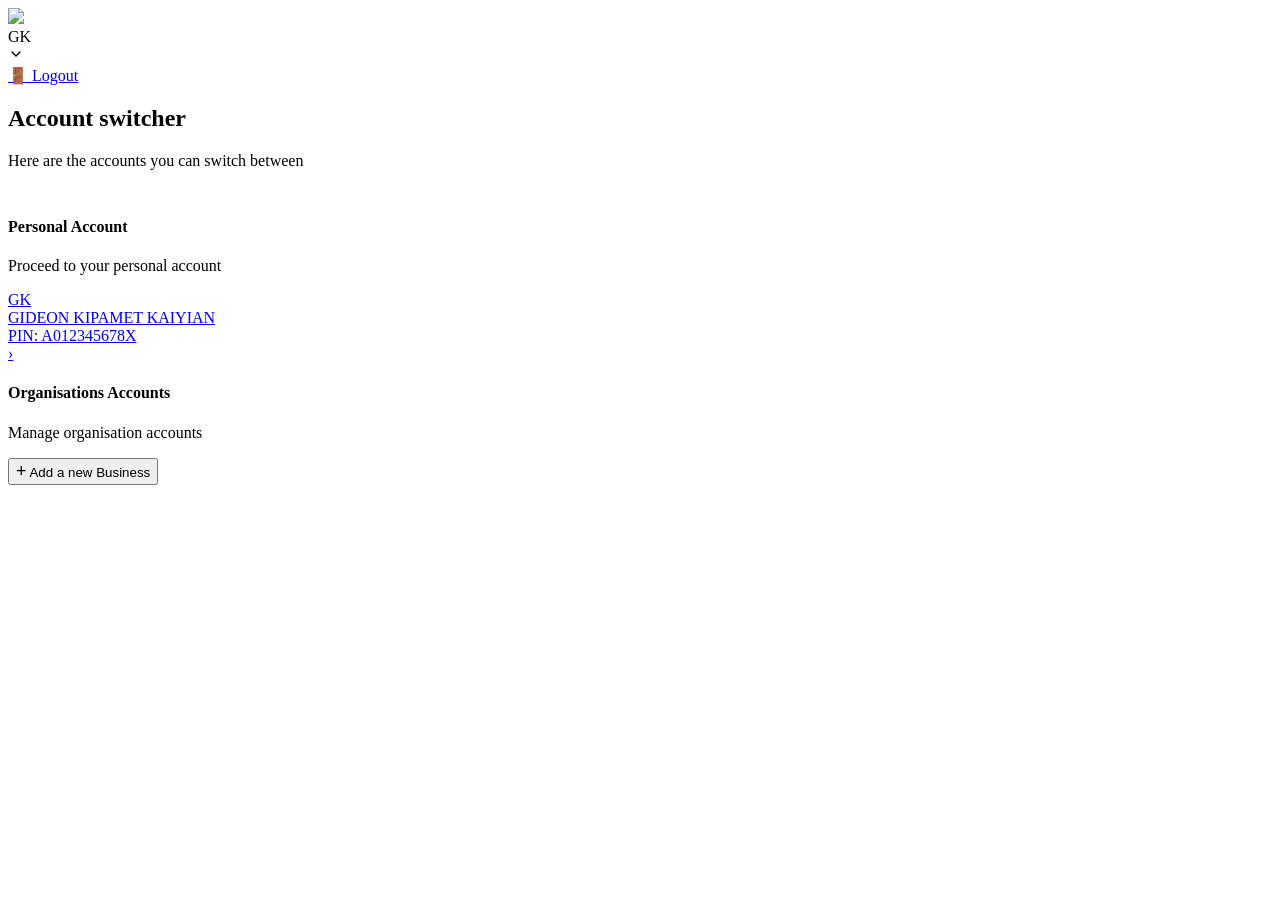
==== account-switcher.html @ c127da83 "Create account-switcher.html" ====
<!DOCTYPE html>
<html lang="en">

<head>
  <meta charset="UTF-8">
  <meta name="viewport" content="width=device-width, initial-scale=1.0">
  <meta name="description" content="KRA iTax System - Account Switcher">
  <title>Account Switcher | KRA iTax System</title>
  <link rel="preconnect" href="https://fonts.googleapis.com">
  <link rel="preconnect" href="https://fonts.gstatic.com" crossorigin>
  <link href="https://fonts.googleapis.com/css2?family=Inter:wght@300;400;500;600;700&display=swap" rel="stylesheet">
  <link rel="stylesheet" href="system-styles.css">
</head>

<body class="system-page">

  <div class="switcher-page">
    <!-- Header -->
    <header class="switcher-header">
      <div class="kra-logo-text"><img class="auth-logo" id="kraLogo" src="assets/KRA_Logo.png"></img></div>
      <div class="profile-menu" id="profileMenu" tabindex="0" role="button" aria-label="User menu">
        <div class="profile-avatar" id="profileAvatar">GK</div>
        <svg width="16" height="16" viewBox="0 0 24 24" fill="none" stroke="currentColor" stroke-width="2"
          stroke-linecap="round" stroke-linejoin="round">
          <polyline points="6 9 12 15 18 9" />
        </svg>
        <div class="profile-dropdown" id="profileDropdown">
          <a href="auth.html" onclick="clearSession()">
            <span>&#x1F6AA;</span> Logout
          </a>
        </div>
      </div>
    </header>

    <!-- Content -->
    <div class="switcher-content fade-in">
      <h2>Account switcher</h2>
      <p class="switcher-subtitle">Here are the accounts you can switch between</p>

      <hr style="border: none; border-top: 1px solid var(--medium-gray); margin-bottom: 32px;">

      <!-- Personal Account Section -->
      <div class="switcher-section">
        <h4>Personal Account</h4>
        <p class="section-desc">Proceed to your personal account</p>

        <a href="dashboard.html?account=personal" class="account-card" id="personalCard"
          aria-label="Switch to personal account">
          <div class="account-avatar" id="personalAvatar">GK</div>
          <div class="account-info">
            <div class="account-name" id="personalName">GIDEON KIPAMET KAIYIAN</div>
            <div class="account-pin" id="personalPin">PIN: A012345678X</div>
          </div>
          <div class="account-arrow">&#8250;</div>
        </a>
      </div>

      <!-- Organisation Accounts Section -->
      <div class="switcher-section">
        <h4>Organisations Accounts</h4>
        <p class="section-desc">Manage organisation accounts</p>

        <div id="businessCards"></div>

        <button type="button" class="add-business-btn" id="addBusinessBtn" aria-label="Add a new business">
          <span style="font-size: 18px; font-weight: 400;">+</span>
          Add a new Business
        </button>
      </div>
    </div>
  </div>

  <script src="system-script.js"></script>
  <script>
    // Set logo
    document.getElementById('headerLogo').innerHTML = getKRALogoHeaderSVG();

    // Get session data
    const session = getSession();
    if (!session) {
      window.location.href = 'auth.html';
    }

    if (session) {
      const initials = getInitials(session.name);
      document.getElementById('profileAvatar').textContent = initials;
      document.getElementById('personalAvatar').textContent = initials;
      document.getElementById('personalName').textContent = session.name.toUpperCase();
      document.getElementById('personalPin').textContent = 'PIN: ' + session.pin;

      // Show business accounts if any
      const businessCards = document.getElementById('businessCards');
      if (session.businesses && session.businesses.length > 0) {
        session.businesses.forEach(biz => {
          const card = document.createElement('a');
          card.href = 'dashboard.html?account=business&pin=' + biz.pin;
          card.className = 'account-card';
          card.setAttribute('aria-label', 'Switch to ' + biz.name);
          card.innerHTML = `
            <div class="account-avatar" style="background: var(--secondary-blue-light); color: var(--secondary-blue);">${getInitials(biz.name)}</div>
            <div class="account-info">
              <div class="account-name">${biz.name.toUpperCase()}</div>
              <div class="account-pin">PIN: ${biz.pin}</div>
            </div>
            <div class="account-arrow">&#8250;</div>
          `;
          businessCards.appendChild(card);
        });
      }
    }

    // Add business button
    document.getElementById('addBusinessBtn').addEventListener('click', () => {
      showToast('Business registration form coming soon', 'info');
    });

    // Profile dropdown
    initProfileDropdown();
  </script>
</body>

</html>
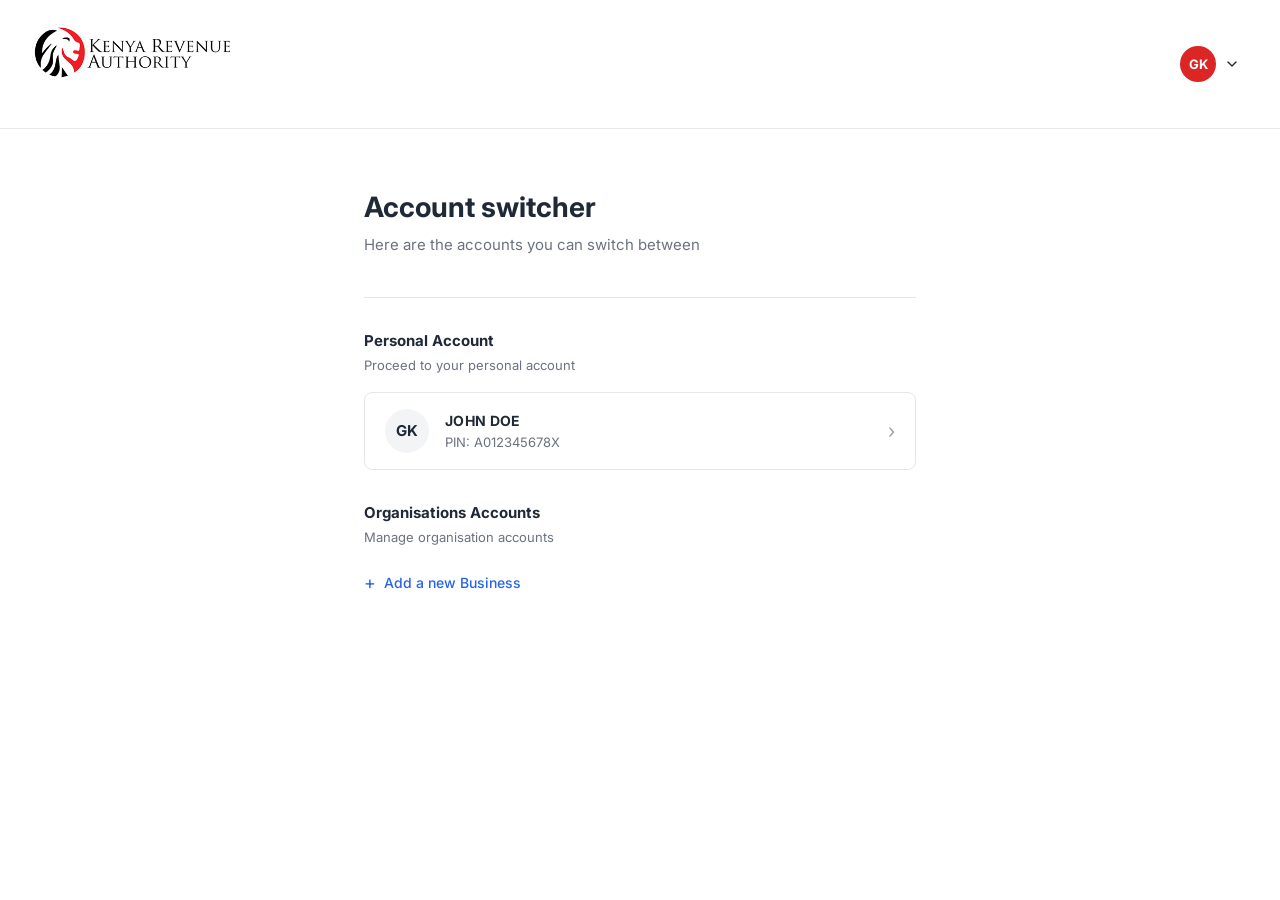
==== commit 1df911c4: "Update account-switcher.html" ====
--- a/account-switcher.html
+++ b/account-switcher.html
@@ -48,7 +48,7 @@
           aria-label="Switch to personal account">
           <div class="account-avatar" id="personalAvatar">GK</div>
           <div class="account-info">
-            <div class="account-name" id="personalName">GIDEON KIPAMET KAIYIAN</div>
+            <div class="account-name" id="personalName">JOHN DOE</div>
             <div class="account-pin" id="personalPin">PIN: A012345678X</div>
           </div>
           <div class="account-arrow">&#8250;</div>
--- a/system-styles.css
+++ b/system-styles.css
@@ -0,0 +1,2078 @@
+/* ============================================
+   iTax System Prototype - Shared Styles
+   KRA Brand Design System
+   ============================================ */
+
+/* CSS Variables */
+:root {
+  --primary-red: #DC2626;
+  --primary-red-dark: #B91C1C;
+  --primary-red-light: #FEE2E2;
+  --secondary-blue: #2563EB;
+  --secondary-blue-light: #DBEAFE;
+  --success-green: #16A34A;
+  --success-green-light: #DCFCE7;
+  --orange-accent: #F59E0B;
+  --orange-accent-light: #FEF3C7;
+  --light-gray: #F3F4F6;
+  --medium-gray: #E5E7EB;
+  --dark-gray: #1F2937;
+  --text-secondary: #6B7280;
+  --text-muted: #9CA3AF;
+  --white: #FFFFFF;
+  --black: #000000;
+  --shadow-sm: 0 1px 2px rgba(0, 0, 0, 0.05);
+  --shadow-md: 0 4px 6px -1px rgba(0, 0, 0, 0.1), 0 2px 4px -2px rgba(0, 0, 0, 0.1);
+  --shadow-lg: 0 10px 15px -3px rgba(0, 0, 0, 0.1), 0 4px 6px -4px rgba(0, 0, 0, 0.1);
+  --shadow-xl: 0 20px 25px -5px rgba(0, 0, 0, 0.1), 0 8px 10px -6px rgba(0, 0, 0, 0.1);
+  --radius-sm: 6px;
+  --radius-md: 8px;
+  --radius-lg: 12px;
+  --radius-xl: 16px;
+  --radius-full: 9999px;
+  --transition: all 0.3s ease;
+  --sidebar-width: 260px;
+}
+
+/* Reset */
+*,
+*::before,
+*::after {
+  box-sizing: border-box;
+  margin: 0;
+  padding: 0;
+}
+
+html {
+  scroll-behavior: smooth;
+}
+
+body.system-page {
+  font-family: 'Inter', 'Arial', sans-serif;
+  font-size: 14px;
+  line-height: 1.6;
+  color: var(--dark-gray);
+  background: var(--light-gray);
+  min-height: 100vh;
+  -webkit-font-smoothing: antialiased;
+  -moz-osx-font-smoothing: grayscale;
+}
+
+/* Typography */
+h1 {
+  font-size: 32px;
+  font-weight: 700;
+  line-height: 1.2;
+}
+
+h2 {
+  font-size: 24px;
+  font-weight: 700;
+  line-height: 1.3;
+}
+
+h3 {
+  font-size: 20px;
+  font-weight: 600;
+  line-height: 1.4;
+}
+
+h4 {
+  font-size: 16px;
+  font-weight: 600;
+  line-height: 1.4;
+}
+
+p {
+  font-size: 14px;
+  line-height: 1.6;
+}
+
+small {
+  font-size: 12px;
+}
+
+a {
+  color: var(--secondary-blue);
+  text-decoration: none;
+  transition: var(--transition);
+}
+
+a:hover {
+  text-decoration: underline;
+}
+
+/* ============================================
+   BUTTONS
+   ============================================ */
+.btn {
+  display: inline-flex;
+  align-items: center;
+  justify-content: center;
+  gap: 8px;
+  padding: 12px 24px;
+  border-radius: var(--radius-sm);
+  font-weight: 600;
+  font-size: 14px;
+  font-family: inherit;
+  border: none;
+  cursor: pointer;
+  transition: var(--transition);
+  text-decoration: none;
+  min-height: 44px;
+  min-width: 44px;
+  line-height: 1;
+}
+
+.btn:hover {
+  text-decoration: none;
+}
+
+.btn:focus-visible {
+  outline: 2px solid var(--secondary-blue);
+  outline-offset: 2px;
+}
+
+.btn-primary {
+  background: var(--black);
+  color: var(--white);
+}
+
+.btn-primary:hover {
+  background: #1F2937;
+}
+
+.btn-green {
+  background: var(--success-green);
+  color: var(--white);
+}
+
+.btn-green:hover {
+  background: #15803D;
+}
+
+.btn-red {
+  background: var(--primary-red);
+  color: var(--white);
+}
+
+.btn-red:hover {
+  background: var(--primary-red-dark);
+}
+
+.btn-orange {
+  background: var(--orange-accent);
+  color: var(--white);
+}
+
+.btn-orange:hover {
+  background: #D97706;
+}
+
+.btn-blue {
+  background: var(--secondary-blue);
+  color: var(--white);
+}
+
+.btn-blue:hover {
+  background: #1D4ED8;
+}
+
+.btn-outline {
+  background: transparent;
+  color: var(--dark-gray);
+  border: 1px solid var(--medium-gray);
+}
+
+.btn-outline:hover {
+  background: var(--light-gray);
+}
+
+.btn-ghost {
+  background: transparent;
+  color: var(--text-secondary);
+  padding: 8px 12px;
+}
+
+.btn-ghost:hover {
+  background: var(--light-gray);
+  color: var(--dark-gray);
+}
+
+.btn-sm {
+  padding: 8px 16px;
+  font-size: 13px;
+  min-height: 36px;
+}
+
+.btn-lg {
+  padding: 14px 32px;
+  font-size: 16px;
+}
+
+.btn-full {
+  width: 100%;
+}
+
+.btn:disabled {
+  opacity: 0.5;
+  cursor: not-allowed;
+}
+
+/* ============================================
+   CARDS
+   ============================================ */
+.card {
+  background: var(--white);
+  border-radius: var(--radius-md);
+  box-shadow: var(--shadow-sm);
+  padding: 24px;
+  transition: var(--transition);
+}
+
+.card-hover:hover {
+  box-shadow: var(--shadow-md);
+  transform: translateY(-1px);
+}
+
+.card-clickable {
+  cursor: pointer;
+  border: 1px solid var(--medium-gray);
+}
+
+.card-clickable:hover {
+  border-color: var(--secondary-blue);
+  box-shadow: var(--shadow-md);
+}
+
+/* ============================================
+   FORM ELEMENTS
+   ============================================ */
+.form-group {
+  margin-bottom: 20px;
+}
+
+.form-label {
+  display: block;
+  font-size: 13px;
+  font-weight: 500;
+  color: var(--dark-gray);
+  margin-bottom: 6px;
+}
+
+.form-label-row {
+  display: flex;
+  justify-content: space-between;
+  align-items: center;
+  margin-bottom: 6px;
+}
+
+.form-input,
+.form-select,
+.form-textarea {
+  width: 100%;
+  padding: 10px 14px;
+  border: 1px solid var(--medium-gray);
+  border-radius: var(--radius-sm);
+  font-size: 14px;
+  font-family: inherit;
+  color: var(--dark-gray);
+  background: var(--white);
+  transition: var(--transition);
+  min-height: 44px;
+}
+
+.form-input:focus,
+.form-select:focus,
+.form-textarea:focus {
+  outline: none;
+  border-color: var(--secondary-blue);
+  box-shadow: 0 0 0 3px rgba(37, 99, 235, 0.1);
+}
+
+.form-input:disabled {
+  background: var(--light-gray);
+  color: var(--text-secondary);
+  cursor: not-allowed;
+}
+
+.form-input.error {
+  border-color: var(--primary-red);
+  box-shadow: 0 0 0 3px rgba(220, 38, 38, 0.1);
+}
+
+.form-error {
+  display: none;
+  font-size: 12px;
+  color: var(--primary-red);
+  margin-top: 4px;
+}
+
+.form-error.visible {
+  display: block;
+}
+
+.form-help {
+  font-size: 12px;
+  color: var(--text-secondary);
+  margin-top: 4px;
+}
+
+.input-wrapper {
+  position: relative;
+}
+
+.input-wrapper .form-input {
+  padding-right: 44px;
+}
+
+.input-icon-btn {
+  position: absolute;
+  right: 8px;
+  top: 50%;
+  transform: translateY(-50%);
+  background: none;
+  border: none;
+  cursor: pointer;
+  color: var(--text-secondary);
+  padding: 4px;
+  min-height: auto;
+  min-width: auto;
+  display: flex;
+  align-items: center;
+  justify-content: center;
+}
+
+.input-icon-btn:hover {
+  color: var(--dark-gray);
+}
+
+/* Radio & Checkbox */
+.radio-group,
+.checkbox-group {
+  display: flex;
+  flex-wrap: wrap;
+  gap: 16px;
+}
+
+.radio-option,
+.checkbox-option {
+  display: flex;
+  align-items: center;
+  gap: 8px;
+  cursor: pointer;
+  padding: 8px 16px;
+  border-radius: var(--radius-sm);
+  border: 1px solid var(--medium-gray);
+  transition: var(--transition);
+  min-height: 44px;
+}
+
+.radio-option:hover,
+.checkbox-option:hover {
+  border-color: var(--secondary-blue);
+  background: var(--secondary-blue-light);
+}
+
+.radio-option input:checked+span,
+.checkbox-option input:checked+span {
+  font-weight: 600;
+  color: var(--secondary-blue);
+}
+
+.radio-option:has(input:checked),
+.checkbox-option:has(input:checked) {
+  border-color: var(--secondary-blue);
+  background: var(--secondary-blue-light);
+}
+
+/* ============================================
+   LOADING OVERLAY
+   ============================================ */
+.loading-overlay {
+  position: fixed;
+  top: 0;
+  left: 0;
+  width: 100%;
+  height: 100%;
+  background: rgba(255, 255, 255, 0.92);
+  display: flex;
+  flex-direction: column;
+  align-items: center;
+  justify-content: center;
+  z-index: 10000;
+  opacity: 0;
+  visibility: hidden;
+  transition: opacity 0.3s ease, visibility 0.3s ease;
+}
+
+.loading-overlay.active {
+  opacity: 1;
+  visibility: visible;
+}
+
+.loading-spinner {
+  width: 48px;
+  height: 48px;
+  border: 4px solid var(--medium-gray);
+  border-top-color: var(--primary-red);
+  border-radius: 50%;
+  animation: spin 0.8s linear infinite;
+}
+
+.loading-text {
+  margin-top: 16px;
+  font-size: 16px;
+  font-weight: 500;
+  color: var(--dark-gray);
+}
+
+.loading-subtext {
+  margin-top: 4px;
+  font-size: 13px;
+  color: var(--text-secondary);
+}
+
+@keyframes spin {
+  to {
+    transform: rotate(360deg);
+  }
+}
+
+/* KRA spinning logo loader */
+.kra-loader {
+  width: 64px;
+  height: 64px;
+  animation: spin 1.2s ease-in-out infinite;
+  margin-bottom: 8px;
+}
+
+/* ============================================
+   ALERTS
+   ============================================ */
+.alert {
+  padding: 14px 16px;
+  border-radius: var(--radius-sm);
+  font-size: 14px;
+  display: flex;
+  align-items: flex-start;
+  gap: 10px;
+}
+
+.alert-urgent {
+  background: var(--primary-red-light);
+  border-left: 4px solid var(--primary-red);
+  color: var(--primary-red-dark);
+}
+
+.alert-warning {
+  background: var(--orange-accent-light);
+  border-left: 4px solid var(--orange-accent);
+  color: #92400E;
+}
+
+.alert-success {
+  background: var(--success-green-light);
+  border-left: 4px solid var(--success-green);
+  color: #166534;
+}
+
+.alert-info {
+  background: var(--secondary-blue-light);
+  border-left: 4px solid var(--secondary-blue);
+  color: #1E40AF;
+}
+
+/* ============================================
+   AUTH PAGE STYLES
+   ============================================ */
+.auth-container {
+  display: flex;
+  min-height: 100vh;
+}
+
+.auth-hero {
+  flex: 1;
+  background: linear-gradient(135deg, rgba(185, 28, 28, 0.85), rgba(220, 38, 38, 0.75)),
+    url('assets/auth_screen.png') center/cover no-repeat;
+  display: flex;
+  flex-direction: column;
+  justify-content: flex-end;
+  padding: 48px;
+  position: relative;
+  color: var(--white);
+}
+
+.auth-hero::before {
+  content: '';
+  position: absolute;
+  inset: 0;
+  background: linear-gradient(to top, rgba(0, 0, 0, 0.4), transparent 60%);
+}
+
+.auth-hero-content {
+  position: relative;
+  z-index: 1;
+}
+
+.auth-hero h1 {
+  font-size: 40px;
+  font-weight: 700;
+  margin-bottom: 8px;
+}
+
+.auth-hero p {
+  font-size: 18px;
+  font-style: italic;
+  opacity: 0.9;
+}
+
+.auth-back-btn {
+  position: absolute;
+  top: 24px;
+  left: 24px;
+  z-index: 2;
+  display: inline-flex;
+  align-items: center;
+  gap: 6px;
+  color: var(--white);
+  background: rgba(255, 255, 255, 0.2);
+  backdrop-filter: blur(8px);
+  padding: 8px 16px;
+  border-radius: var(--radius-full);
+  font-size: 14px;
+  font-weight: 500;
+  text-decoration: none;
+  transition: var(--transition);
+}
+
+.auth-back-btn:hover {
+  background: rgba(255, 255, 255, 0.35);
+  text-decoration: none;
+}
+
+.auth-form-side {
+  flex: 0 0 480px;
+  display: flex;
+  align-items: center;
+  justify-content: center;
+  padding: 40px;
+  background: var(--white);
+}
+
+.auth-form-card {
+  width: 100%;
+  max-width: 400px;
+}
+
+.auth-logo {
+  display: block;
+  margin: 0 auto 32px;
+  height: clamp(42px, 6vw, 56px);
+  width: auto;
+  margin-top: 8px;
+}
+
+.auth-logo img {
+  height: 56px;
+}
+
+.kra-logo-text {
+  display: flex;
+  align-items: center;
+  justify-content: center;
+}
+
+.kra-logo-icon {
+  width: 48px;
+  height: 48px;
+}
+
+.kra-logo-label {
+  font-size: 16px;
+  font-weight: 700;
+  color: var(--dark-gray);
+  line-height: 1.2;
+}
+
+.kra-logo-label span {
+  display: block;
+}
+
+.ecitizen-btn {
+  display: flex;
+  align-items: center;
+  justify-content: center;
+  gap: 12px;
+  width: 100%;
+  padding: 12px;
+  background: var(--white);
+  border: 1px solid var(--medium-gray);
+  border-radius: var(--radius-full);
+  cursor: pointer;
+  font-size: 14px;
+  font-family: inherit;
+  transition: var(--transition);
+  min-height: 48px;
+}
+
+.ecitizen-btn:hover {
+  background: var(--light-gray);
+  border-color: #ccc;
+}
+
+.ecitizen-badge {
+  background: var(--success-green);
+  color: var(--white);
+  padding: 6px 16px;
+  border-radius: var(--radius-full);
+  font-weight: 600;
+  font-size: 13px;
+}
+
+.divider {
+  display: flex;
+  align-items: center;
+  gap: 16px;
+  margin: 24px 0;
+  color: var(--text-muted);
+  font-size: 13px;
+}
+
+.divider::before,
+.divider::after {
+  content: '';
+  flex: 1;
+  height: 1px;
+  background: var(--medium-gray);
+}
+
+.auth-links {
+  display: flex;
+  align-items: center;
+  justify-content: center;
+  gap: 24px;
+  margin-top: 24px;
+  padding-top: 16px;
+  border-top: 1px solid var(--light-gray);
+}
+
+.auth-links a {
+  font-size: 13px;
+  color: var(--text-secondary);
+  font-weight: 500;
+}
+
+.auth-links a:hover {
+  color: var(--dark-gray);
+}
+
+.orange-link {
+  color: var(--orange-accent) !important;
+  font-weight: 500;
+}
+
+.orange-link:hover {
+  color: #D97706 !important;
+}
+
+/* ============================================
+   OTP PAGE STYLES
+   ============================================ */
+.otp-container {
+  min-height: 100vh;
+  display: flex;
+  align-items: center;
+  justify-content: center;
+  padding: 24px;
+  background: var(--light-gray);
+}
+
+.otp-card {
+  background: var(--white);
+  border-radius: var(--radius-lg);
+  box-shadow: var(--shadow-lg);
+  padding: 48px 40px;
+  width: 100%;
+  max-width: 440px;
+  text-align: center;
+}
+
+.otp-card h2 {
+  margin-top: 24px;
+  margin-bottom: 8px;
+}
+
+.otp-card .otp-subtitle {
+  color: var(--text-secondary);
+  margin-bottom: 32px;
+}
+
+.otp-inputs {
+  display: flex;
+  gap: 10px;
+  justify-content: center;
+  margin-bottom: 24px;
+}
+
+.otp-input {
+  width: 48px;
+  height: 56px;
+  text-align: center;
+  font-size: 22px;
+  font-weight: 700;
+  border: 2px solid var(--medium-gray);
+  border-radius: var(--radius-md);
+  font-family: inherit;
+  transition: var(--transition);
+  color: var(--dark-gray);
+}
+
+.otp-input:focus {
+  outline: none;
+  border-color: var(--secondary-blue);
+  box-shadow: 0 0 0 3px rgba(37, 99, 235, 0.15);
+}
+
+.otp-input.filled {
+  border-color: var(--success-green);
+  background: var(--success-green-light);
+}
+
+.otp-input.error {
+  border-color: var(--primary-red);
+  animation: shake 0.4s ease;
+}
+
+@keyframes shake {
+
+  0%,
+  100% {
+    transform: translateX(0);
+  }
+
+  25% {
+    transform: translateX(-4px);
+  }
+
+  75% {
+    transform: translateX(4px);
+  }
+}
+
+.otp-resend {
+  color: var(--text-secondary);
+  font-size: 14px;
+  margin-bottom: 24px;
+}
+
+.otp-resend button {
+  background: none;
+  border: none;
+  color: var(--secondary-blue);
+  font-weight: 600;
+  cursor: pointer;
+  font-family: inherit;
+  font-size: 14px;
+}
+
+.otp-resend button:disabled {
+  color: var(--text-muted);
+  cursor: not-allowed;
+}
+
+.otp-alt {
+  margin-top: 16px;
+  font-size: 13px;
+  color: var(--text-secondary);
+}
+
+.otp-alt button {
+  background: none;
+  border: none;
+  color: var(--secondary-blue);
+  cursor: pointer;
+  font-family: inherit;
+  font-size: 13px;
+}
+
+.otp-error-msg {
+  color: var(--primary-red);
+  font-size: 13px;
+  margin-bottom: 12px;
+  display: none;
+}
+
+.otp-error-msg.visible {
+  display: block;
+}
+
+/* ============================================
+   ACCOUNT SWITCHER STYLES
+   ============================================ */
+.switcher-page {
+  min-height: 100vh;
+  background: var(--white);
+}
+
+.switcher-header {
+  display: flex;
+  align-items: center;
+  justify-content: space-between;
+  padding: 16px 32px;
+  border-bottom: 1px solid var(--medium-gray);
+}
+
+.switcher-header .kra-logo-text {
+  justify-content: flex-start;
+}
+
+.switcher-content {
+  max-width: 600px;
+  margin: 60px auto;
+  padding: 0 24px;
+}
+
+.switcher-content h2 {
+  font-size: 28px;
+  margin-bottom: 8px;
+}
+
+.switcher-content .switcher-subtitle {
+  color: var(--text-secondary);
+  margin-bottom: 40px;
+  font-size: 15px;
+}
+
+.switcher-section {
+  margin-bottom: 32px;
+}
+
+.switcher-section h4 {
+  font-size: 15px;
+  font-weight: 700;
+  margin-bottom: 4px;
+}
+
+.switcher-section .section-desc {
+  font-size: 13px;
+  color: var(--text-secondary);
+  margin-bottom: 16px;
+}
+
+.account-card {
+  display: flex;
+  align-items: center;
+  gap: 16px;
+  padding: 16px 20px;
+  border: 1px solid var(--medium-gray);
+  border-radius: var(--radius-md);
+  cursor: pointer;
+  transition: var(--transition);
+  text-decoration: none;
+  color: inherit;
+  margin-bottom: 12px;
+}
+
+.account-card:hover {
+  border-color: var(--secondary-blue);
+  box-shadow: var(--shadow-md);
+  text-decoration: none;
+  background: #FAFBFC;
+}
+
+.account-avatar {
+  width: 44px;
+  height: 44px;
+  border-radius: 50%;
+  background: var(--light-gray);
+  display: flex;
+  align-items: center;
+  justify-content: center;
+  font-weight: 700;
+  font-size: 15px;
+  color: var(--dark-gray);
+  flex-shrink: 0;
+}
+
+.account-info {
+  flex: 1;
+}
+
+.account-name {
+  font-weight: 700;
+  font-size: 14px;
+  text-transform: uppercase;
+  letter-spacing: 0.3px;
+}
+
+.account-pin {
+  font-size: 13px;
+  color: var(--text-secondary);
+}
+
+.account-arrow {
+  color: var(--text-muted);
+  font-size: 20px;
+}
+
+.add-business-btn {
+  display: inline-flex;
+  align-items: center;
+  gap: 8px;
+  color: var(--secondary-blue);
+  font-weight: 500;
+  font-size: 14px;
+  cursor: pointer;
+  background: none;
+  border: none;
+  font-family: inherit;
+  padding: 8px 0;
+}
+
+.add-business-btn:hover {
+  color: #1D4ED8;
+}
+
+/* ============================================
+   DASHBOARD LAYOUT
+   ============================================ */
+.dashboard-layout {
+  display: flex;
+  min-height: 100vh;
+}
+
+/* Sidebar */
+.sidebar {
+  width: var(--sidebar-width);
+  background: var(--primary-red);
+  color: var(--white);
+  display: flex;
+  flex-direction: column;
+  position: fixed;
+  top: 0;
+  left: 0;
+  bottom: 0;
+  z-index: 100;
+  transition: transform 0.3s ease;
+}
+
+.sidebar-header {
+  padding: 20px 24px;
+  display: flex;
+  align-items: center;
+  gap: 12px;
+}
+
+.sidebar-logo {
+  width: 40px;
+  height: 40px;
+}
+
+.sidebar-brand {
+  font-size: 14px;
+  font-weight: 700;
+  line-height: 1.2;
+  color: var(--white);
+}
+
+.sidebar-brand small {
+  font-weight: 400;
+  opacity: 0.8;
+  display: block;
+  font-size: 11px;
+}
+
+.sidebar-nav {
+  flex: 1;
+  padding: 8px 12px;
+  overflow-y: auto;
+}
+
+.nav-section-label {
+  font-size: 11px;
+  text-transform: uppercase;
+  letter-spacing: 1px;
+  opacity: 0.6;
+  padding: 16px 12px 8px;
+  font-weight: 600;
+}
+
+.nav-item {
+  display: flex;
+  align-items: center;
+  gap: 12px;
+  padding: 10px 12px;
+  border-radius: var(--radius-sm);
+  color: rgba(255, 255, 255, 0.85);
+  text-decoration: none;
+  font-size: 14px;
+  font-weight: 500;
+  transition: var(--transition);
+  margin-bottom: 2px;
+  min-height: 44px;
+}
+
+.nav-item:hover {
+  background: rgba(255, 255, 255, 0.15);
+  color: var(--white);
+  text-decoration: none;
+}
+
+.nav-item.active {
+  background: rgba(255, 255, 255, 0.2);
+  color: var(--white);
+  font-weight: 600;
+}
+
+.nav-item-icon {
+  width: 20px;
+  text-align: center;
+  font-size: 16px;
+  flex-shrink: 0;
+}
+
+.sidebar-footer {
+  padding: 16px 24px;
+  border-top: 1px solid rgba(255, 255, 255, 0.15);
+}
+
+.sidebar-footer .nav-item {
+  padding: 10px 0;
+}
+
+/* Main Content */
+.main-content {
+  flex: 1;
+  margin-left: var(--sidebar-width);
+  min-height: 100vh;
+  display: flex;
+  flex-direction: column;
+}
+
+/* Top Bar */
+.topbar {
+  background: var(--white);
+  padding: 12px 32px;
+  display: flex;
+  align-items: center;
+  justify-content: space-between;
+  border-bottom: 1px solid var(--medium-gray);
+  position: sticky;
+  top: 0;
+  z-index: 50;
+  min-height: 60px;
+}
+
+.topbar-left {
+  display: flex;
+  align-items: center;
+  gap: 16px;
+}
+
+.hamburger-btn {
+  display: none;
+  background: none;
+  border: none;
+  cursor: pointer;
+  padding: 8px;
+  color: var(--dark-gray);
+  font-size: 20px;
+}
+
+.topbar-search {
+  position: relative;
+}
+
+.topbar-search input {
+  padding: 8px 12px 8px 36px;
+  border: 1px solid var(--medium-gray);
+  border-radius: var(--radius-full);
+  font-size: 13px;
+  width: 280px;
+  font-family: inherit;
+  min-height: 40px;
+}
+
+.topbar-search input:focus {
+  outline: none;
+  border-color: var(--secondary-blue);
+}
+
+.topbar-search-icon {
+  position: absolute;
+  left: 12px;
+  top: 50%;
+  transform: translateY(-50%);
+  color: var(--text-muted);
+}
+
+.topbar-right {
+  display: flex;
+  align-items: center;
+  gap: 16px;
+}
+
+.topbar-icon-btn {
+  position: relative;
+  background: none;
+  border: none;
+  cursor: pointer;
+  color: var(--text-secondary);
+  font-size: 18px;
+  padding: 8px;
+  border-radius: 50%;
+  min-height: 40px;
+  min-width: 40px;
+  display: flex;
+  align-items: center;
+  justify-content: center;
+  transition: var(--transition);
+}
+
+.topbar-icon-btn:hover {
+  background: var(--light-gray);
+}
+
+.notification-badge {
+  position: absolute;
+  top: 4px;
+  right: 4px;
+  width: 8px;
+  height: 8px;
+  background: var(--primary-red);
+  border-radius: 50%;
+}
+
+.profile-menu {
+  display: flex;
+  align-items: center;
+  gap: 8px;
+  cursor: pointer;
+  padding: 4px 8px;
+  border-radius: var(--radius-sm);
+  transition: var(--transition);
+  position: relative;
+}
+
+.profile-menu:hover {
+  background: var(--light-gray);
+}
+
+.profile-avatar {
+  width: 36px;
+  height: 36px;
+  border-radius: 50%;
+  background: var(--primary-red);
+  color: var(--white);
+  display: flex;
+  align-items: center;
+  justify-content: center;
+  font-weight: 700;
+  font-size: 13px;
+}
+
+.profile-name {
+  font-size: 13px;
+  font-weight: 500;
+}
+
+.profile-dropdown {
+  position: absolute;
+  top: 100%;
+  right: 0;
+  margin-top: 8px;
+  background: var(--white);
+  border-radius: var(--radius-md);
+  box-shadow: var(--shadow-xl);
+  border: 1px solid var(--medium-gray);
+  width: 200px;
+  opacity: 0;
+  visibility: hidden;
+  transform: translateY(-4px);
+  transition: var(--transition);
+  z-index: 200;
+}
+
+.profile-dropdown.open {
+  opacity: 1;
+  visibility: visible;
+  transform: translateY(0);
+}
+
+.profile-dropdown a,
+.profile-dropdown button {
+  display: flex;
+  align-items: center;
+  gap: 10px;
+  width: 100%;
+  padding: 10px 16px;
+  font-size: 14px;
+  color: var(--dark-gray);
+  text-decoration: none;
+  background: none;
+  border: none;
+  cursor: pointer;
+  font-family: inherit;
+  text-align: left;
+  transition: var(--transition);
+}
+
+.profile-dropdown a:hover,
+.profile-dropdown button:hover {
+  background: var(--light-gray);
+}
+
+.profile-dropdown .divider-line {
+  height: 1px;
+  background: var(--medium-gray);
+  margin: 4px 0;
+}
+
+/* Dashboard Content */
+.dashboard-content {
+  flex: 1;
+  padding: 32px;
+}
+
+.greeting {
+  font-size: 24px;
+  font-weight: 700;
+  margin-bottom: 24px;
+}
+
+/* Quick Actions Grid */
+.quick-actions {
+  display: grid;
+  grid-template-columns: repeat(4, 1fr);
+  gap: 16px;
+  margin-bottom: 32px;
+}
+
+.quick-action-card {
+  background: var(--white);
+  border-radius: var(--radius-md);
+  padding: 20px;
+  text-align: center;
+  cursor: pointer;
+  border: 1px solid var(--medium-gray);
+  transition: var(--transition);
+  text-decoration: none;
+  color: var(--dark-gray);
+  min-height: 100px;
+  display: flex;
+  flex-direction: column;
+  align-items: center;
+  justify-content: center;
+  gap: 10px;
+}
+
+.quick-action-card:hover {
+  border-color: var(--secondary-blue);
+  box-shadow: var(--shadow-md);
+  transform: translateY(-2px);
+  text-decoration: none;
+}
+
+.quick-action-icon {
+  font-size: 28px;
+}
+
+.quick-action-label {
+  font-size: 13px;
+  font-weight: 600;
+}
+
+/* Tax Overview */
+.overview-grid {
+  display: grid;
+  grid-template-columns: 1fr 1fr;
+  gap: 24px;
+  margin-bottom: 32px;
+}
+
+.stat-card {
+  background: var(--white);
+  border-radius: var(--radius-md);
+  padding: 24px;
+  box-shadow: var(--shadow-sm);
+}
+
+.stat-label {
+  font-size: 13px;
+  color: var(--text-secondary);
+  margin-bottom: 4px;
+}
+
+.stat-value {
+  font-size: 28px;
+  font-weight: 700;
+  color: var(--dark-gray);
+}
+
+.stat-sub {
+  font-size: 12px;
+  color: var(--text-secondary);
+  margin-top: 4px;
+}
+
+/* Timeline / Transaction List */
+.timeline-list {
+  list-style: none;
+}
+
+.timeline-item {
+  display: flex;
+  align-items: center;
+  gap: 12px;
+  padding: 14px 0;
+  border-bottom: 1px solid var(--light-gray);
+  font-size: 14px;
+}
+
+.timeline-item:last-child {
+  border-bottom: none;
+}
+
+.timeline-dot {
+  width: 8px;
+  height: 8px;
+  border-radius: 50%;
+  flex-shrink: 0;
+}
+
+.timeline-dot.green {
+  background: var(--success-green);
+}
+
+.timeline-dot.orange {
+  background: var(--orange-accent);
+}
+
+.timeline-dot.red {
+  background: var(--primary-red);
+}
+
+.timeline-dot.blue {
+  background: var(--secondary-blue);
+}
+
+.timeline-text {
+  flex: 1;
+}
+
+.timeline-date {
+  font-size: 12px;
+  color: var(--text-secondary);
+  white-space: nowrap;
+}
+
+.status-badge {
+  display: inline-flex;
+  align-items: center;
+  gap: 4px;
+  padding: 2px 10px;
+  border-radius: var(--radius-full);
+  font-size: 12px;
+  font-weight: 600;
+}
+
+.status-paid {
+  background: var(--success-green-light);
+  color: var(--success-green);
+}
+
+.status-pending {
+  background: var(--orange-accent-light);
+  color: #92400E;
+}
+
+.status-overdue {
+  background: var(--primary-red-light);
+  color: var(--primary-red);
+}
+
+/* ============================================
+   FILE RETURNS WIZARD
+   ============================================ */
+.wizard-page {
+  min-height: 100vh;
+  background: var(--light-gray);
+}
+
+.wizard-header {
+  background: var(--white);
+  padding: 16px 32px;
+  display: flex;
+  align-items: center;
+  justify-content: space-between;
+  border-bottom: 1px solid var(--medium-gray);
+  position: sticky;
+  top: 0;
+  z-index: 50;
+}
+
+.wizard-header-left {
+  display: flex;
+  align-items: center;
+  gap: 16px;
+}
+
+.wizard-title {
+  font-size: 16px;
+  font-weight: 600;
+}
+
+.wizard-close {
+  background: none;
+  border: none;
+  font-size: 24px;
+  color: var(--text-secondary);
+  cursor: pointer;
+  padding: 4px;
+  line-height: 1;
+}
+
+.wizard-close:hover {
+  color: var(--dark-gray);
+}
+
+/* Progress Bar */
+.wizard-progress {
+  background: var(--white);
+  padding: 20px 32px;
+  border-bottom: 1px solid var(--light-gray);
+}
+
+.progress-bar-container {
+  display: flex;
+  align-items: center;
+  gap: 4px;
+  margin-bottom: 8px;
+}
+
+.progress-step {
+  flex: 1;
+  height: 4px;
+  background: var(--medium-gray);
+  border-radius: 2px;
+  transition: var(--transition);
+}
+
+.progress-step.completed {
+  background: var(--success-green);
+}
+
+.progress-step.active {
+  background: var(--secondary-blue);
+}
+
+.progress-info {
+  display: flex;
+  justify-content: space-between;
+  align-items: center;
+  font-size: 13px;
+  color: var(--text-secondary);
+}
+
+.progress-step-label {
+  font-weight: 600;
+  color: var(--dark-gray);
+}
+
+/* Wizard Content */
+.wizard-content {
+  max-width: 720px;
+  margin: 32px auto;
+  padding: 0 24px;
+}
+
+.wizard-step {
+  display: none;
+}
+
+.wizard-step.active {
+  display: block;
+}
+
+.wizard-step-title {
+  font-size: 22px;
+  font-weight: 700;
+  margin-bottom: 8px;
+}
+
+.wizard-step-desc {
+  color: var(--text-secondary);
+  margin-bottom: 28px;
+}
+
+.wizard-form-card {
+  background: var(--white);
+  border-radius: var(--radius-lg);
+  box-shadow: var(--shadow-md);
+  padding: 32px;
+}
+
+/* Wizard Navigation */
+.wizard-nav {
+  display: flex;
+  justify-content: space-between;
+  align-items: center;
+  margin-top: 24px;
+}
+
+.wizard-nav .btn {
+  min-width: 140px;
+}
+
+/* Auto-save indicator */
+.autosave-indicator {
+  position: fixed;
+  bottom: 24px;
+  left: 50%;
+  transform: translateX(-50%);
+  background: var(--dark-gray);
+  color: var(--white);
+  padding: 8px 20px;
+  border-radius: var(--radius-full);
+  font-size: 13px;
+  display: flex;
+  align-items: center;
+  gap: 8px;
+  box-shadow: var(--shadow-lg);
+  opacity: 0;
+  transition: opacity 0.3s ease;
+  z-index: 100;
+}
+
+.autosave-indicator.visible {
+  opacity: 1;
+}
+
+.autosave-dot {
+  width: 8px;
+  height: 8px;
+  border-radius: 50%;
+  background: var(--success-green);
+}
+
+.autosave-dot.saving {
+  background: var(--orange-accent);
+  animation: pulse 1s ease infinite;
+}
+
+@keyframes pulse {
+
+  0%,
+  100% {
+    opacity: 1;
+  }
+
+  50% {
+    opacity: 0.4;
+  }
+}
+
+/* Tax Calculation Display */
+.tax-breakdown {
+  border: 1px solid var(--medium-gray);
+  border-radius: var(--radius-md);
+  overflow: hidden;
+}
+
+.tax-row {
+  display: flex;
+  justify-content: space-between;
+  align-items: center;
+  padding: 12px 16px;
+  font-size: 14px;
+}
+
+.tax-row:not(:last-child) {
+  border-bottom: 1px solid var(--light-gray);
+}
+
+.tax-row.total {
+  background: var(--light-gray);
+  font-weight: 700;
+  font-size: 16px;
+}
+
+.tax-row .label {
+  color: var(--text-secondary);
+}
+
+.tax-row .value {
+  font-weight: 600;
+}
+
+/* Help tooltips */
+.help-icon {
+  display: inline-flex;
+  align-items: center;
+  justify-content: center;
+  width: 18px;
+  height: 18px;
+  border-radius: 50%;
+  background: var(--secondary-blue-light);
+  color: var(--secondary-blue);
+  font-size: 11px;
+  font-weight: 700;
+  cursor: help;
+  position: relative;
+  vertical-align: middle;
+  margin-left: 6px;
+}
+
+.help-icon:hover::after {
+  content: attr(data-tooltip);
+  position: absolute;
+  bottom: 100%;
+  left: 50%;
+  transform: translateX(-50%);
+  background: var(--dark-gray);
+  color: var(--white);
+  padding: 8px 12px;
+  border-radius: var(--radius-sm);
+  font-size: 12px;
+  font-weight: 400;
+  white-space: nowrap;
+  max-width: 260px;
+  white-space: normal;
+  z-index: 10;
+  margin-bottom: 6px;
+  box-shadow: var(--shadow-lg);
+  line-height: 1.4;
+}
+
+/* ============================================
+   PAYMENT PAGE
+   ============================================ */
+.payment-page {
+  min-height: 100vh;
+  background: var(--light-gray);
+}
+
+.payment-header {
+  background: var(--white);
+  padding: 16px 32px;
+  display: flex;
+  align-items: center;
+  justify-content: space-between;
+  border-bottom: 1px solid var(--medium-gray);
+}
+
+.payment-content {
+  max-width: 560px;
+  margin: 32px auto;
+  padding: 0 24px;
+}
+
+.payment-card {
+  background: var(--white);
+  border-radius: var(--radius-lg);
+  box-shadow: var(--shadow-md);
+  padding: 32px;
+}
+
+.payment-secure {
+  text-align: center;
+  margin-top: 20px;
+  font-size: 13px;
+  color: var(--text-secondary);
+  display: flex;
+  align-items: center;
+  justify-content: center;
+  gap: 6px;
+}
+
+/* M-PESA Modal */
+.modal-overlay {
+  position: fixed;
+  inset: 0;
+  background: rgba(0, 0, 0, 0.5);
+  display: flex;
+  align-items: center;
+  justify-content: center;
+  z-index: 10000;
+  opacity: 0;
+  visibility: hidden;
+  transition: opacity 0.3s ease, visibility 0.3s ease;
+  padding: 24px;
+}
+
+.modal-overlay.active {
+  opacity: 1;
+  visibility: visible;
+}
+
+.modal {
+  background: var(--white);
+  border-radius: var(--radius-lg);
+  box-shadow: var(--shadow-xl);
+  padding: 40px;
+  max-width: 420px;
+  width: 100%;
+  text-align: center;
+  transform: scale(0.95);
+  transition: transform 0.3s ease;
+}
+
+.modal-overlay.active .modal {
+  transform: scale(1);
+}
+
+.modal-icon {
+  font-size: 48px;
+  margin-bottom: 16px;
+}
+
+.modal h3 {
+  margin-bottom: 8px;
+}
+
+.modal p {
+  color: var(--text-secondary);
+  margin-bottom: 24px;
+}
+
+/* Success checkmark */
+.success-check {
+  width: 72px;
+  height: 72px;
+  border-radius: 50%;
+  background: var(--success-green-light);
+  display: flex;
+  align-items: center;
+  justify-content: center;
+  margin: 0 auto 16px;
+  font-size: 32px;
+  color: var(--success-green);
+}
+
+/* ============================================
+   UTILITY CLASSES
+   ============================================ */
+.text-center {
+  text-align: center;
+}
+
+.text-right {
+  text-align: right;
+}
+
+.text-muted {
+  color: var(--text-secondary);
+}
+
+.text-green {
+  color: var(--success-green);
+}
+
+.text-red {
+  color: var(--primary-red);
+}
+
+.text-orange {
+  color: var(--orange-accent);
+}
+
+.text-blue {
+  color: var(--secondary-blue);
+}
+
+.font-bold {
+  font-weight: 700;
+}
+
+.font-medium {
+  font-weight: 500;
+}
+
+.mt-1 {
+  margin-top: 8px;
+}
+
+.mt-2 {
+  margin-top: 16px;
+}
+
+.mt-3 {
+  margin-top: 24px;
+}
+
+.mt-4 {
+  margin-top: 32px;
+}
+
+.mb-1 {
+  margin-bottom: 8px;
+}
+
+.mb-2 {
+  margin-bottom: 16px;
+}
+
+.mb-3 {
+  margin-bottom: 24px;
+}
+
+.mb-4 {
+  margin-bottom: 32px;
+}
+
+.d-flex {
+  display: flex;
+}
+
+.align-center {
+  align-items: center;
+}
+
+.justify-between {
+  justify-content: space-between;
+}
+
+.gap-1 {
+  gap: 8px;
+}
+
+.gap-2 {
+  gap: 16px;
+}
+
+.hidden {
+  display: none !important;
+}
+
+/* ============================================
+   MOBILE RESPONSIVE
+   ============================================ */
+
+/* Mobile: < 768px */
+@media (max-width: 768px) {
+
+  /* Auth Page */
+  .auth-container {
+    flex-direction: column;
+  }
+
+  .auth-hero {
+    min-height: 200px;
+    padding: 32px 24px;
+  }
+
+  .auth-hero h1 {
+    font-size: 28px;
+  }
+
+  .auth-form-side {
+    flex: 1;
+    padding: 24px;
+  }
+
+  .auth-form-card {
+    max-width: 100%;
+  }
+
+  /* OTP */
+  .otp-card {
+    padding: 32px 24px;
+  }
+
+  .otp-input {
+    width: 42px;
+    height: 48px;
+    font-size: 18px;
+  }
+
+  /* Account Switcher */
+  .switcher-content {
+    margin: 32px auto;
+  }
+
+  .switcher-header {
+    padding: 12px 16px;
+  }
+
+  /* Dashboard */
+  .sidebar {
+    transform: translateX(-100%);
+  }
+
+  .sidebar.open {
+    transform: translateX(0);
+  }
+
+  .sidebar-overlay {
+    position: fixed;
+    inset: 0;
+    background: rgba(0, 0, 0, 0.4);
+    z-index: 99;
+    opacity: 0;
+    visibility: hidden;
+    transition: var(--transition);
+  }
+
+  .sidebar-overlay.open {
+    opacity: 1;
+    visibility: visible;
+  }
+
+  .main-content {
+    margin-left: 0;
+  }
+
+  .hamburger-btn {
+    display: flex;
+  }
+
+  .topbar {
+    padding: 12px 16px;
+  }
+
+  .topbar-search {
+    display: none;
+  }
+
+  .profile-name {
+    display: none;
+  }
+
+  .dashboard-content {
+    padding: 20px 16px;
+  }
+
+  .quick-actions {
+    grid-template-columns: repeat(2, 1fr);
+    gap: 12px;
+  }
+
+  .overview-grid {
+    grid-template-columns: 1fr;
+    gap: 16px;
+  }
+
+  .greeting {
+    font-size: 20px;
+  }
+
+  /* Wizard */
+  .wizard-header {
+    padding: 12px 16px;
+  }
+
+  .wizard-progress {
+    padding: 16px;
+  }
+
+  .wizard-content {
+    padding: 0 16px;
+    margin: 20px auto;
+  }
+
+  .wizard-form-card {
+    padding: 20px;
+  }
+
+  .wizard-nav {
+    flex-direction: column-reverse;
+    gap: 12px;
+  }
+
+  .wizard-nav .btn {
+    width: 100%;
+  }
+
+  /* Payment */
+  .payment-header {
+    padding: 12px 16px;
+  }
+
+  .payment-content {
+    padding: 0 16px;
+    margin: 20px auto;
+  }
+
+  .payment-card {
+    padding: 20px;
+  }
+
+  .radio-group {
+    flex-direction: column;
+  }
+}
+
+/* Tablet: 769px - 1024px */
+@media (min-width: 769px) and (max-width: 1024px) {
+  .auth-form-side {
+    flex: 0 0 420px;
+  }
+
+  .quick-actions {
+    grid-template-columns: repeat(2, 1fr);
+  }
+
+  .sidebar {
+    width: 220px;
+  }
+
+  .main-content {
+    margin-left: 220px;
+  }
+}
+
+/* ============================================
+   ANIMATIONS
+   ============================================ */
+.fade-in {
+  animation: fadeIn 0.3s ease forwards;
+}
+
+@keyframes fadeIn {
+  from {
+    opacity: 0;
+    transform: translateY(8px);
+  }
+
+  to {
+    opacity: 1;
+    transform: translateY(0);
+  }
+}
+
+.slide-up {
+  animation: slideUp 0.4s ease forwards;
+}
+
+@keyframes slideUp {
+  from {
+    opacity: 0;
+    transform: translateY(24px);
+  }
+
+  to {
+    opacity: 1;
+    transform: translateY(0);
+  }
+}
+
+/* Focus visible for accessibility */
+*:focus-visible {
+  outline: 2px solid var(--secondary-blue);
+  outline-offset: 2px;
+}
+
+/* Print */
+@media print {
+
+  .sidebar,
+  .topbar,
+  .hamburger-btn {
+    display: none;
+  }
+
+  .main-content {
+    margin-left: 0;
+  }
+}
